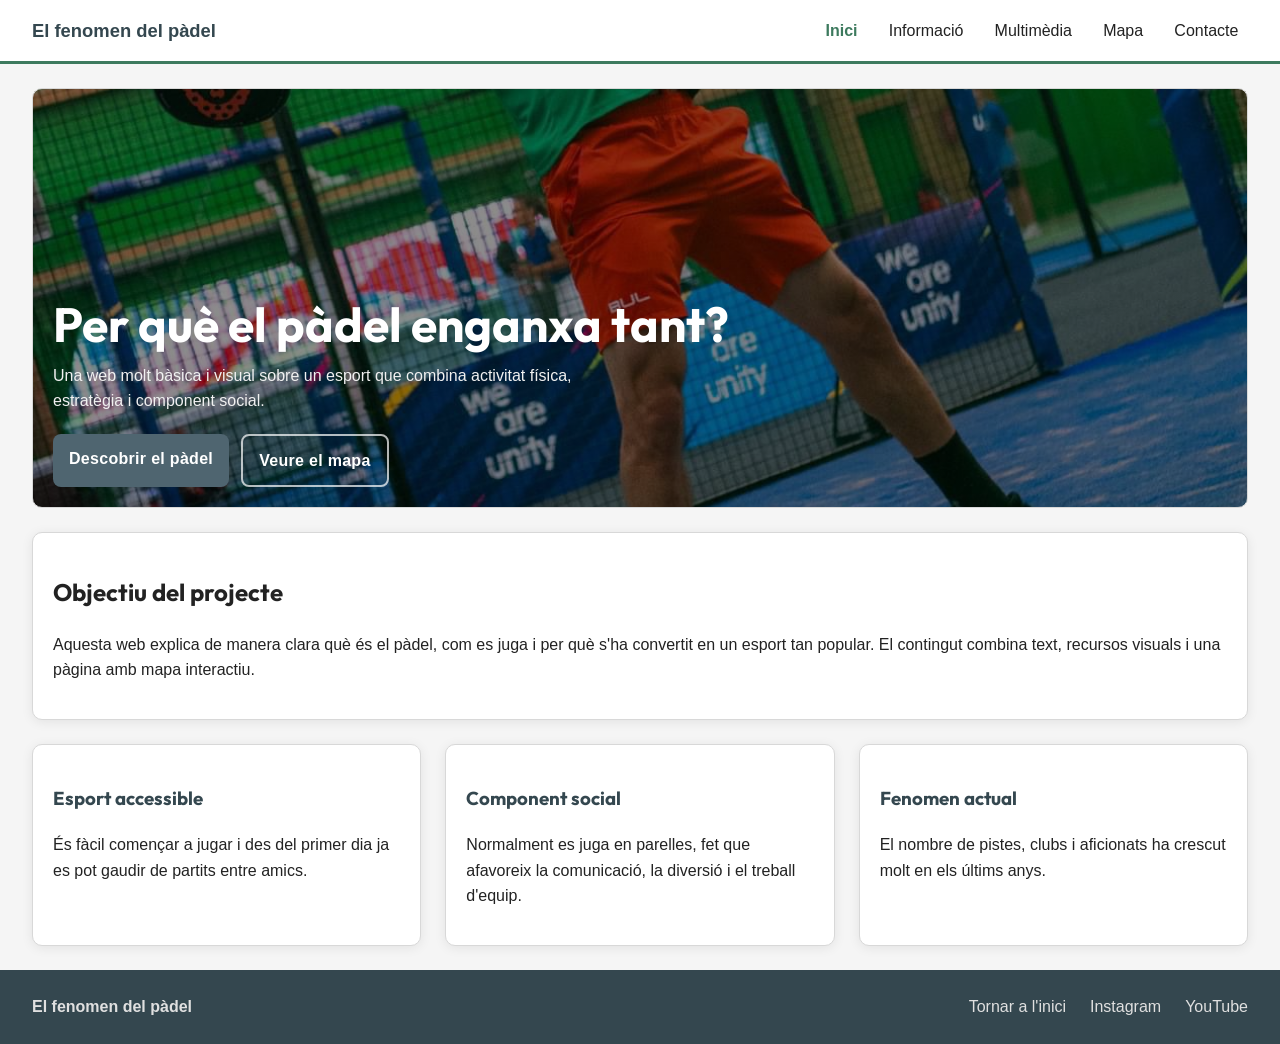
==== index.html @ d8f3c7fb "web" ====
<!DOCTYPE html>
<html lang="ca">
<head>
  <meta charset="UTF-8">
  <meta name="viewport" content="width=device-width, initial-scale=1.0">
  <title>El fenomen del pàdel | Inici</title>
  <link rel="stylesheet" href="css/styles.css">
</head>
<body id="top" class="page-home">
  <header class="site-header">
    <div class="header-inner">
      <div class="brand"><a href="index.html">El fenomen del pàdel</a></div>
      <nav class="site-nav">
        <button class="nav-toggle" aria-label="Obrir menú">☰</button>
        <ul>
          <li><a href="index.html" class="active">Inici</a></li>
          <li><a href="info.html">Informació</a></li>
          <li><a href="multimedia.html">Multimèdia</a></li>
          <li><a href="mapa.html">Mapa</a></li>
          <li><a href="contacte.html">Contacte</a></li>
        </ul>
      </nav>
    </div>
  </header>

  <main class="home-grid">
    <section class="hero-card">
      <div>
        <h1>Per què el pàdel enganxa tant?</h1>
        <p class="lead">Una web molt bàsica i visual sobre un esport que combina activitat física, estratègia i component social.</p>
        <div class="button-row">
          <a class="button" href="info.html">Descobrir el pàdel</a>
          <a class="button button-secondary" href="mapa.html">Veure el mapa</a>
        </div>
      </div>
    </section>

    <section class="intro-card card">
      <h2>Objectiu del projecte</h2>
      <p>Aquesta web explica de manera clara què és el pàdel, com es juga i per què s'ha convertit en un esport tan popular. El contingut combina text, recursos visuals i una pàgina amb mapa interactiu.</p>
    </section>

    <section class="feature-card card">
      <h3>Esport accessible</h3>
      <p>És fàcil començar a jugar i des del primer dia ja es pot gaudir de partits entre amics.</p>
    </section>

    <section class="feature-card card">
      <h3>Component social</h3>
      <p>Normalment es juga en parelles, fet que afavoreix la comunicació, la diversió i el treball d'equip.</p>
    </section>

    <section class="feature-card card">
      <h3>Fenomen actual</h3>
      <p>El nombre de pistes, clubs i aficionats ha crescut molt en els últims anys.</p>
    </section>
  </main>

  <footer class="site-footer">
    <div class="footer-inner">
      <p class="footer-brand">El fenomen del pàdel</p>
      <div class="footer-links">
        <a href="#top">Tornar a l'inici</a>
        <a href="https://www.instagram.com/" target="_blank" rel="noopener noreferrer">Instagram</a>
        <a href="https://www.youtube.com/" target="_blank" rel="noopener noreferrer">YouTube</a>
      </div>
    </div>
  </footer>

  <script src="js/script.js"></script>
</body>
</html>
---- css/styles.css ----
@import url('https://fonts.googleapis.com/css2?family=Outfit:wght@400;600;700&display=swap');

/* Estils generals */
:root {
  --bg: #f5f5f5;
  --surface: #ffffff;
  --text: #222222;
  --muted: #555555;
  --primary: #4f6570;
  --primary-dark: #34474f;
  --border: #d8d8d8;
  --accent: #e6e6e6;
  --primary-light: #7b8e97;
  --accent-green: #3d7a5e;
}

* { box-sizing: border-box; }
html { scroll-behavior: smooth; }
body {
  margin: 0;
  overflow-x: hidden;
  font-family: Arial, Helvetica, sans-serif;
  background: var(--bg);
  color: var(--text);
  line-height: 1.6;
}

h1, h2, h3 {
  font-family: 'Outfit', Arial, sans-serif;
}

a { color: inherit; text-decoration: none; }
img { width: 100%; display: block; border-radius: 6px; }

/* Shared main content containers */
.home-grid,
.info-grid,
.media-grid,
.map-grid,
.contact-grid {
  width: 100%;
  padding: 1.5rem 2rem;
}

/* ── Header ── */
.site-header {
  width: 100%;
  background: #ffffff;
  border-bottom: 3px solid var(--accent-green);
}

.header-inner {
  display: flex;
  justify-content: space-between;
  align-items: center;
  width: 100%;
  padding: 1rem 2rem;
}

.brand a {
  font-weight: 700;
  font-size: 1.15rem;
  color: var(--primary-dark);
}

.site-nav ul {
  display: flex;
  gap: 0.75rem;
  list-style: none;
  padding: 0;
  margin: 0;
}

.site-nav a {
  padding: 0.4rem 0.6rem;
  border-radius: 4px;
  font-weight: 500;
}

.site-nav a:hover {
  background: transparent;
  color: var(--accent-green);
}

.site-nav a.active {
  background: none;
  color: var(--accent-green);
  font-weight: 700;
}

.nav-toggle {
  display: none;
  background: var(--primary);
  border: none;
  color: white;
  padding: 0.5rem 0.75rem;
  border-radius: 4px;
  cursor: pointer;
}

/* ── Cards ── */
.card,
.hero-card,
.media-box {
  background: var(--surface);
  border: 1px solid var(--border);
  border-radius: 10px;
}

.card,
.hero-card {
  padding: 1.25rem;
}

.card {
  box-shadow: 0 2px 12px rgba(0, 0, 0, 0.08);
  transition: all 0.25s ease;
}

.card:hover {
  box-shadow: 0 6px 20px rgba(0, 0, 0, 0.13);
  transform: translateY(-2px);
}

.eyebrow {
  text-transform: uppercase;
  letter-spacing: 0.05em;
  color: #ffffff;
  font-weight: 700;
  font-size: 0.8rem;
  border-left: 4px solid var(--accent-green);
  padding-left: 0.6rem;
}

.lead {
  font-size: 1rem;
  color: var(--muted);
}

/* ── Buttons ── */
.button-row {
  display: flex;
  flex-wrap: wrap;
  gap: 0.75rem;
  margin-top: 1.25rem;
}

.button {
  display: inline-block;
  background: var(--primary);
  color: white;
  font-weight: 600;
  letter-spacing: 0.3px;
  padding: 0.75rem 1rem;
  border-radius: 8px;
  border: none;
  cursor: pointer;
  transition: background 0.2s;
}

.button:hover {
  background: var(--accent-green);
}

.button-secondary {
  background: transparent;
  border: 2px solid rgba(255, 255, 255, 0.7);
  color: white;
  border-radius: 8px;
}

.button-secondary:hover {
  background: rgba(255, 255, 255, 0.15);
}

/* ── Info sidebar ── */
.quick-list {
  list-style: none;
  padding-left: 1rem;
  border-left: 4px solid var(--primary);
}

.info-side {
  align-self: start;
  max-width: 320px;
  margin: 0 auto;
  padding: 1.5rem;
}

/* ── Footer ── */
.site-footer {
  width: 100%;
  background: var(--primary-dark);
  color: #e0e0e0;
}

.footer-inner {
  display: flex;
  justify-content: space-between;
  align-items: center;
  padding: 1.5rem 2rem;
}

.footer-links {
  display: flex;
  gap: 1.5rem;
  flex-wrap: wrap;
}

.footer-links a {
  color: #e0e0e0;
}

.footer-links a:hover {
  color: white;
  text-decoration: underline;
}

.footer-brand {
  margin: 0;
  font-weight: 600;
  color: #e0e0e0;
}

/* ── Form success message ── */
.form-success {
  margin-top: 1rem;
  color: #2a6a2a;
  font-weight: 700;
}

/* ── Layout 1: Home ── */
.home-grid {
  display: grid;
  grid-template-columns: repeat(3, 1fr);
  align-items: stretch;
  gap: 1.5rem;
}

.hero-card {
  min-height: 420px;
  display: grid;
  align-items: end;
  grid-column: 1 / -1;
  background:
    linear-gradient(rgba(0, 0, 0, 0.45), rgba(0, 0, 0, 0.45)),
    url('../images/padel-player.jpg') center/cover;
  color: white;
}

.hero-card > div {
  max-width: 720px;
}

.hero-card h1 {
  margin: 0.25rem 0 0.75rem;
  font-size: clamp(2rem, 4vw, 3rem);
  line-height: 1.1;
  color: #ffffff;
}

.hero-card .lead {
  color: #f1f1f1;
  max-width: 60ch;
  margin: 0;
}

.intro-card { grid-column: 1 / -1; }
.feature-card { height: 100%; }
.feature-card h3 { color: var(--primary-dark); }

/* ── Layout 2: Info ── */
.info-grid {
  display: grid;
  grid-template-columns: 2fr 1fr;
  gap: 1.5rem;
}

.info-benefits { grid-column: 1 / -1; }
.mini-grid {
  display: grid;
  grid-template-columns: repeat(3, 1fr);
  gap: 1.5rem;
}

/* ── Layout 3: Multimedia ── */
.media-grid {
  display: grid;
  grid-template-columns: repeat(3, 1fr);
  gap: 1.5rem;
}

.media-title { grid-column: 1 / -1; }

.media-box {
  overflow: hidden;
  background: var(--surface);
  border: 1px solid var(--border);
  border-radius: 10px;
  box-shadow: 0 1px 4px rgba(0, 0, 0, 0.08);
}

.media-box img {
  width: 100%;
  height: 220px;
  object-fit: cover;
  border-radius: 0;
}

.media-box.wide { grid-column: 1 / -1; }
.media-box.wide img { height: 300px; }

.media-box figcaption { padding: 0.8rem 1rem 1rem; color: var(--muted); }

.video-card  { grid-column: 1 / -1; }
.credits-card { grid-column: 1 / -1; }
.credits-list { padding-left: 1.2rem; margin: 0; }

.video-wrapper {
  position: relative;
  padding-bottom: 56.25%;
  height: 0;
  overflow: hidden;
  border-radius: 6px;
}
.video-wrapper iframe {
  position: absolute;
  inset: 0;
  width: 100%;
  height: 100%;
  border: 0;
}

/* ── Layout 4: Mapa ── */
.map-grid {
  display: grid;
  grid-template-columns: 1fr 2fr;
  gap: 1.5rem;
}

.map-frame {
  width: 100%;
  min-height: 460px;
  border: 0;
  border-radius: 6px;
}

/* ── Layout 5: Contacte ── */
.contact-grid {
  display: grid;
  grid-template-columns: 1fr 1.2fr;
  gap: 1.5rem;
  align-items: start;
}

.contact-form {
  display: grid;
  gap: 0.8rem;
}

.contact-form input,
.contact-form textarea {
  width: 100%;
  padding: 0.9rem 1rem;
  border: 1px solid var(--border);
  border-radius: 4px;
  font: inherit;
  background: #ffffff;
}

/* ── Breakpoint 1: tauleta gran (≤992px) ── */
@media (max-width: 992px) {
  .home-grid,
  .info-grid,
  .map-grid,
  .contact-grid {
    grid-template-columns: 1fr 1fr;
  }

  .hero-card,
  .intro-card,
  .info-benefits,
  .map-frame-card,
  .contact-copy,
  .form-card {
    grid-column: 1 / -1;
  }

  .mini-grid {
    grid-template-columns: 1fr;
  }
}

/* ── Breakpoint 2: tauleta / mòbil (≤768px) ── */
@media (max-width: 768px) {
  .nav-toggle {
    display: inline-block;
    margin-bottom: 0.75rem;
  }

  .site-nav ul {
    display: none;
    flex-direction: column;
    background: var(--surface);
    padding: 0.75rem;
    border-radius: 6px;
    border: 1px solid var(--border);
  }

  .site-nav ul.open { display: flex; }

  .home-grid,
  .info-grid,
  .map-grid,
  .contact-grid {
    grid-template-columns: 1fr;
  }

  .media-grid {
    grid-template-columns: repeat(2, 1fr);
  }

  .hero-card {
    min-height: 340px;
  }
}

/* ── Breakpoint 3: mòbil petit (≤480px) ── */
@media (max-width: 480px) {
  body {
    font-size: 15px;
  }

  .home-grid,
  .info-grid,
  .media-grid,
  .map-grid,
  .contact-grid {
    padding: 1rem;
  }

  .media-grid {
    grid-template-columns: 1fr;
  }

  .card,
  .hero-card {
    padding: 1rem;
  }

  h1 {
    font-size: 1.8rem;
  }

  .button-row {
    flex-direction: column;
  }
}
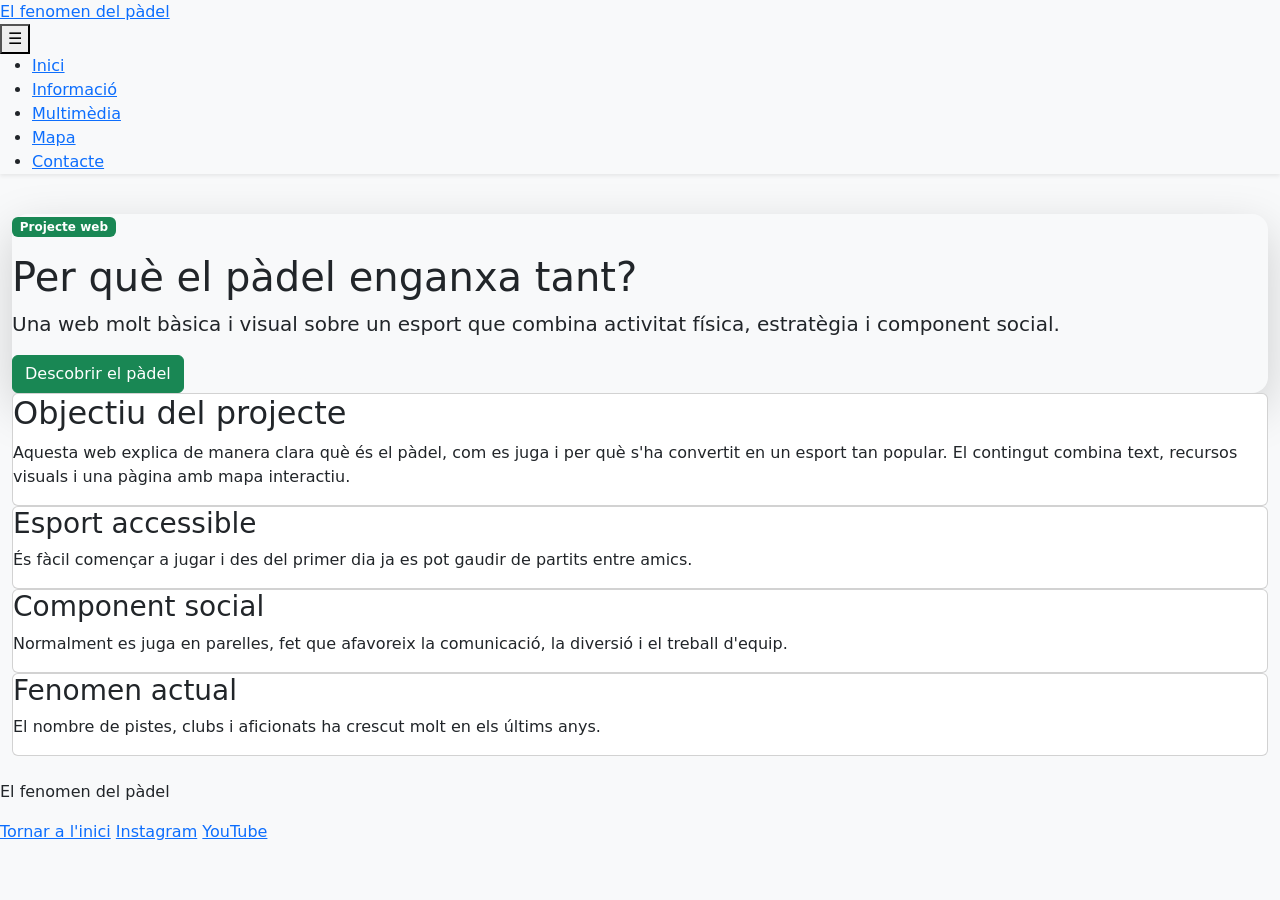
==== commit 892afd6c: "Add files via upload" ====
--- a/index.html
+++ b/index.html
@@ -4,10 +4,11 @@
   <meta charset="UTF-8">
   <meta name="viewport" content="width=device-width, initial-scale=1.0">
   <title>El fenomen del pàdel | Inici</title>
+  <link href="https://cdn.jsdelivr.net/npm/bootstrap@5.3.3/dist/css/bootstrap.min.css" rel="stylesheet">
   <link rel="stylesheet" href="css/styles.css">
 </head>
-<body id="top" class="page-home">
-  <header class="site-header">
+<body id="top" class="bg-light page-home">
+  <header class="site-header shadow-sm sticky-top">
     <div class="header-inner">
       <div class="brand"><a href="index.html">El fenomen del pàdel</a></div>
       <nav class="site-nav">
@@ -23,14 +24,15 @@
     </div>
   </header>
 
-  <main class="home-grid">
-    <section class="hero-card">
+  <main class="home-grid container-fluid py-4">
+    <section class="hero-card rounded-4 shadow-lg">
       <div>
+        <span class="badge text-bg-success mb-3">Projecte web</span>
         <h1>Per què el pàdel enganxa tant?</h1>
         <p class="lead">Una web molt bàsica i visual sobre un esport que combina activitat física, estratègia i component social.</p>
         <div class="button-row">
-          <a class="button" href="info.html">Descobrir el pàdel</a>
-          <a class="button button-secondary" href="mapa.html">Veure el mapa</a>
+          <a class="button btn btn-success" href="info.html">Descobrir el pàdel</a>
+          <a class="button button-secondary btn btn-outline-light" href="mapa.html">Veure el mapa</a>
         </div>
       </div>
     </section>
@@ -67,6 +69,7 @@
     </div>
   </footer>
 
+  <script src="https://cdn.jsdelivr.net/npm/bootstrap@5.3.3/dist/js/bootstrap.bundle.min.js"></script>
   <script src="js/script.js"></script>
 </body>
 </html>
